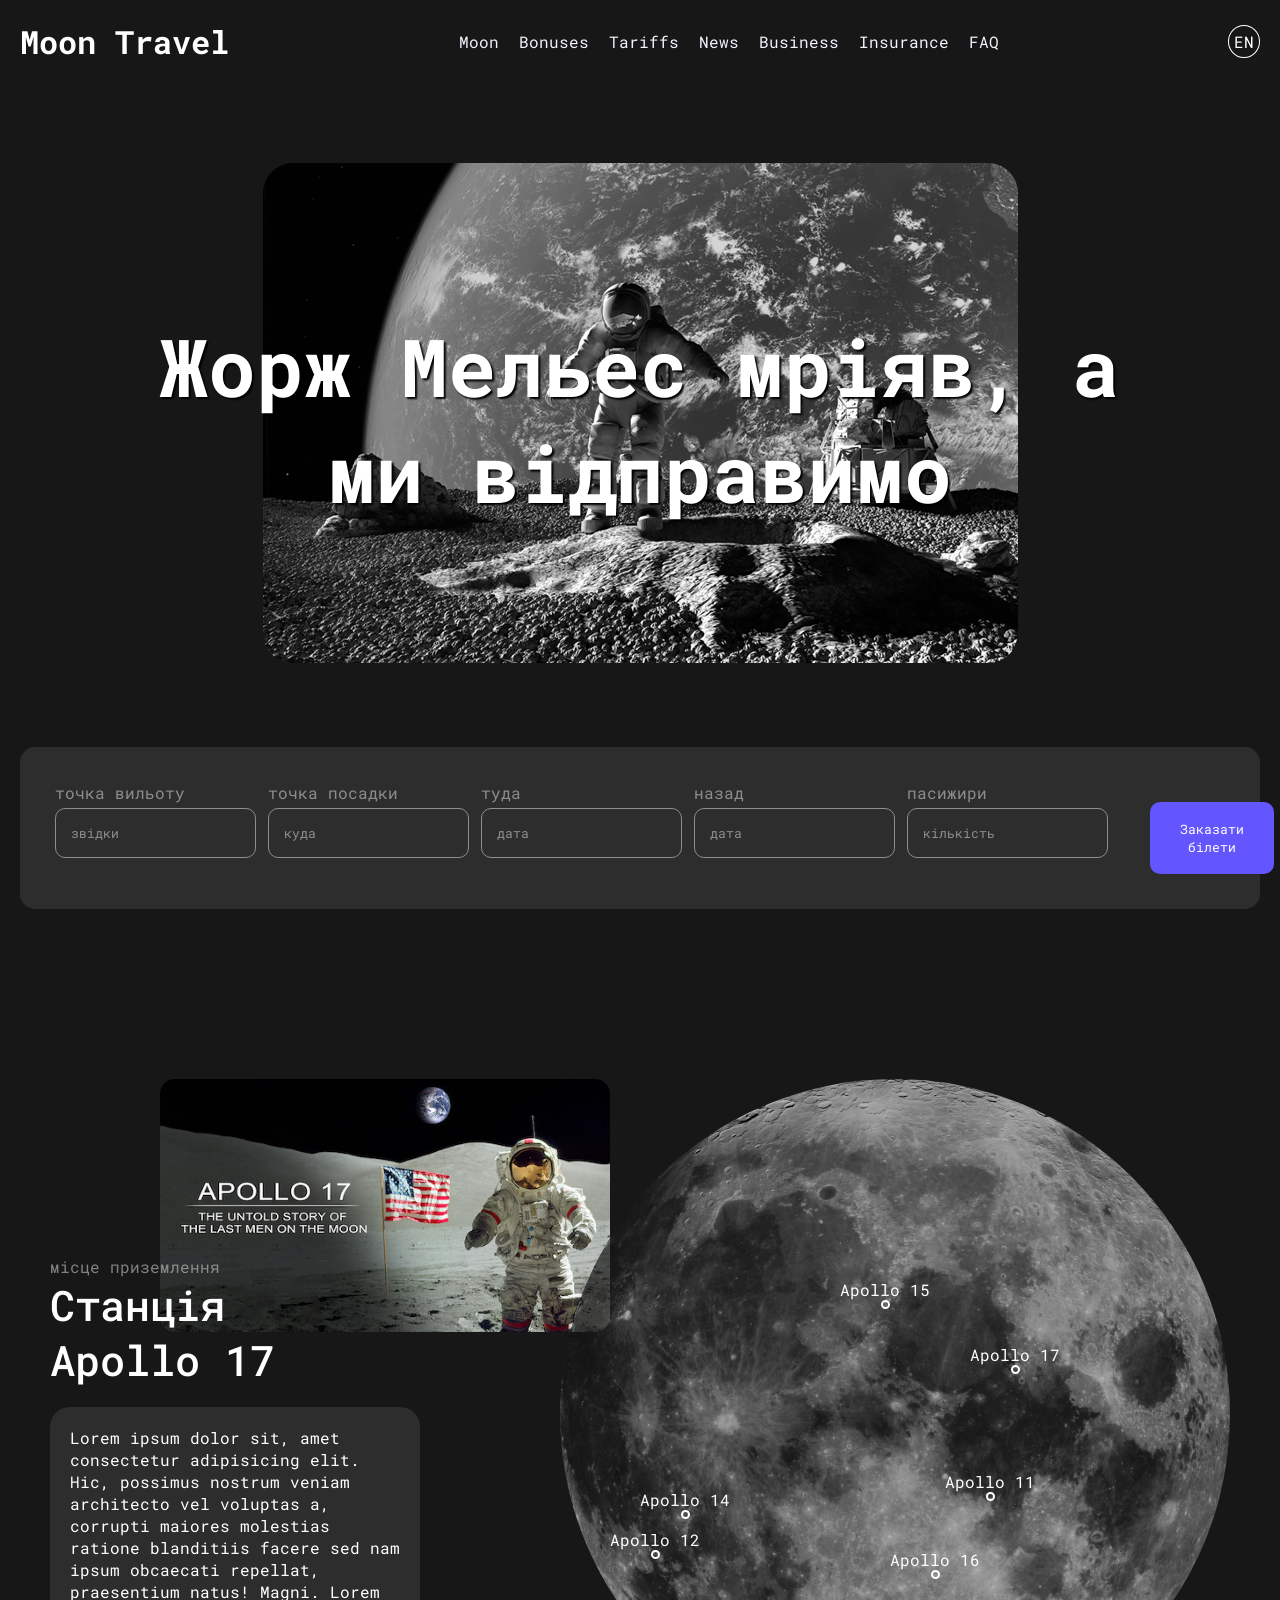
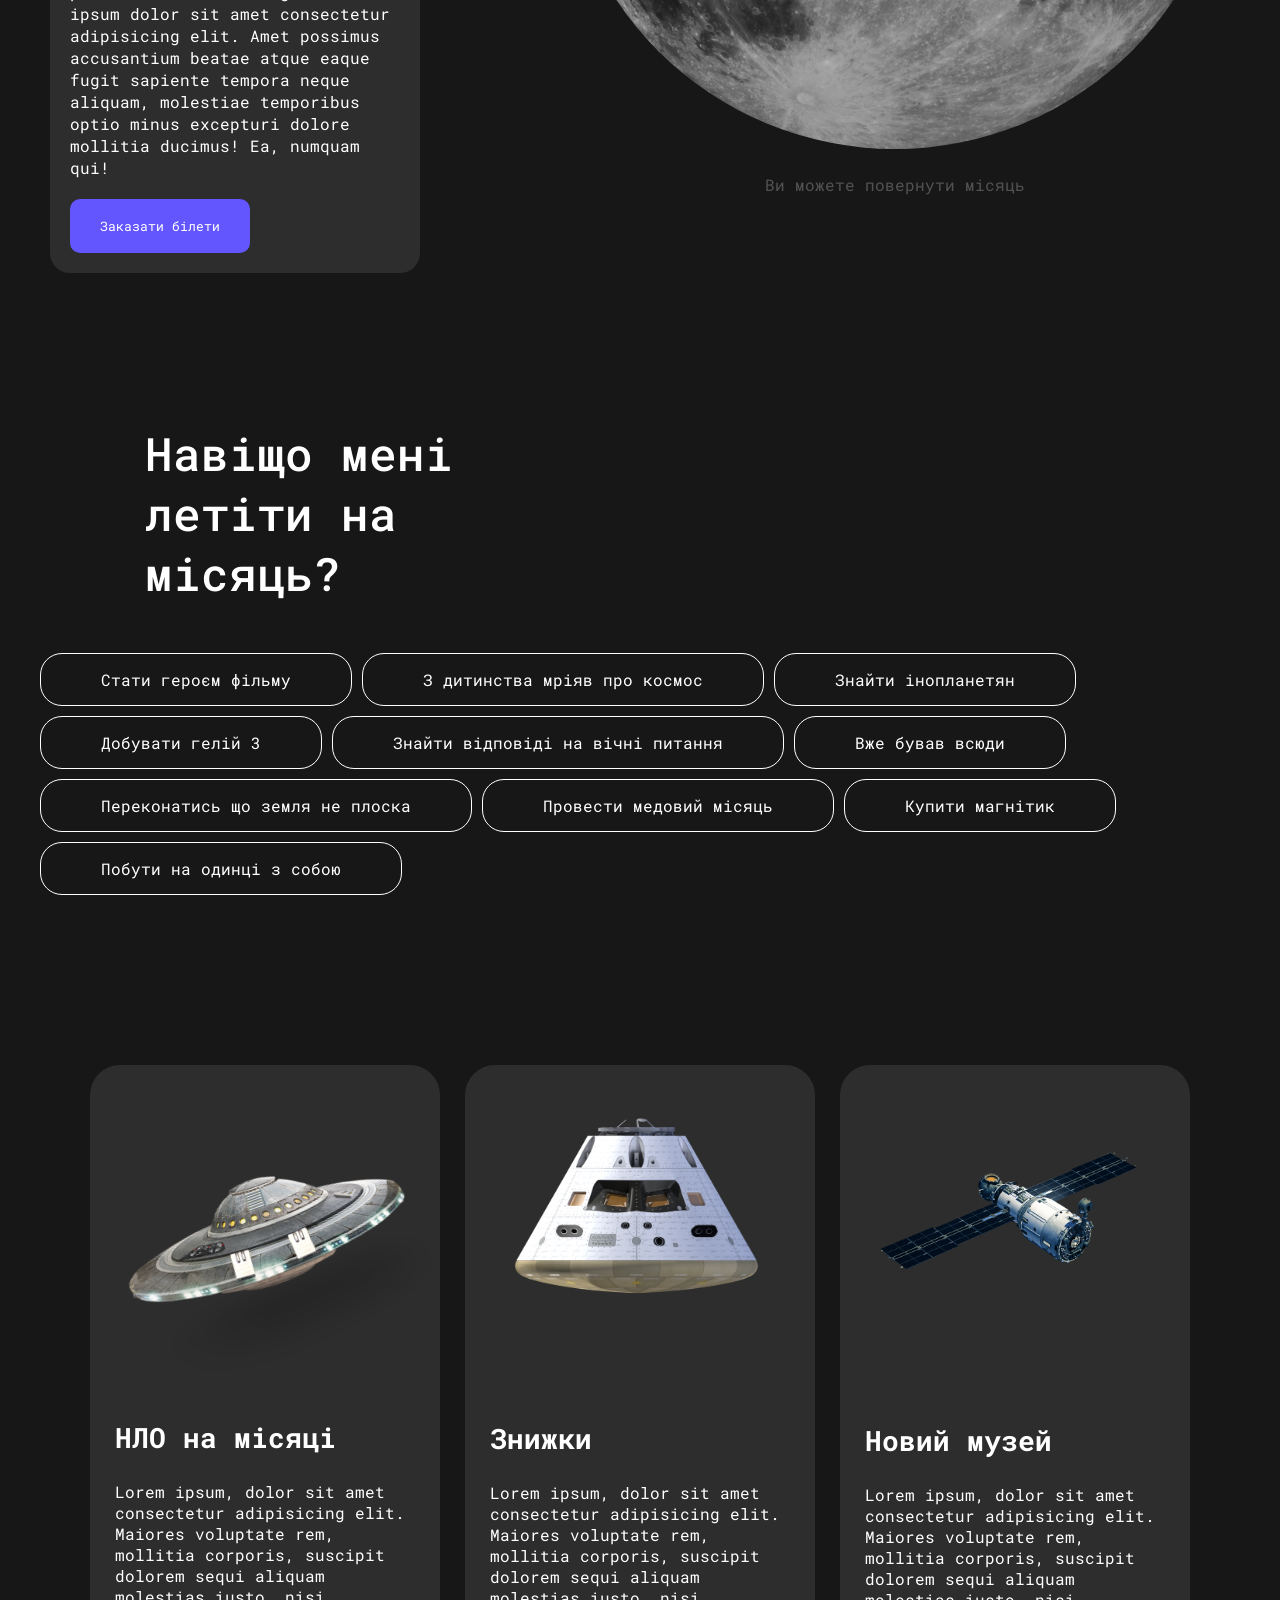
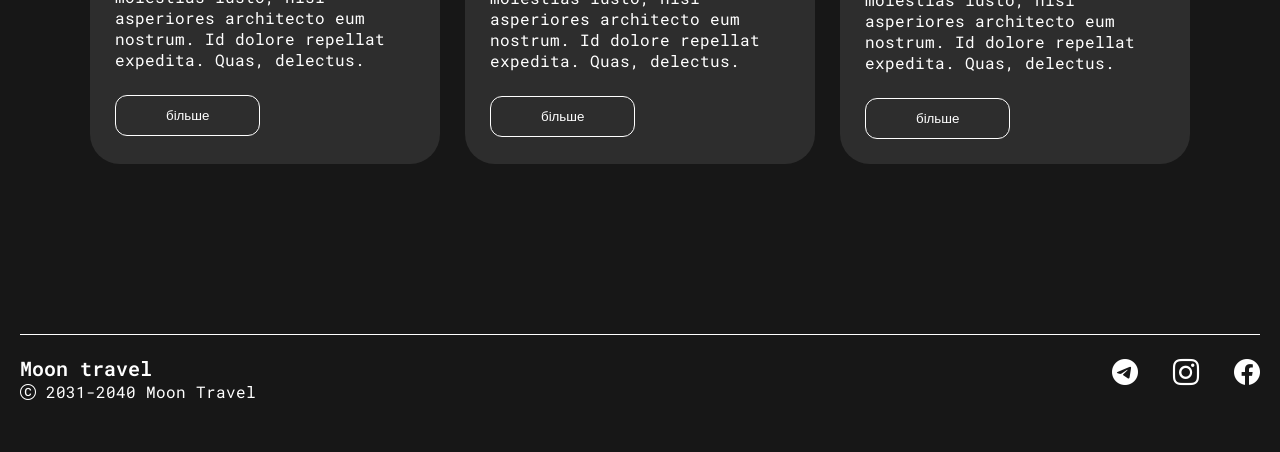
==== index.html @ 07d4b6a7 "design-space" ====
<!DOCTYPE html>
<html>

<head>
  <meta charset="UTF-8">
  <meta http-equiv="X-UA-Compatible" content="IE=edge">
  <meta name="viewport" content="width=device-width, initial-scale=1.0">
  <title>First WEB project</title>
  <link rel="stylesheet" href="./style.css">
</head>

<body class="wrapper">
  <header class="header">
    <h1 class="header-name">
      <a href="#">Moon Travel</a>
    </h1>
    <nav>
      <ul class="menu">
        <li><a href="#Moon">Moon</a></li>
        <li><a href="#">Bonuses</a></li>
        <li><a href="#">Tariffs</a></li>
        <li><a href="#News">News</a></li>
        <li><a href="#">Business</a></li>
        <li><a href="#">Insurance</a></li>
        <li><a href="#FAQ">FAQ</a></li>
      </ul>
    </nav>
    <div class="lang">
      <a href="#">EN</a>
    </div>
  </header>

  <main>

    <section class="section section-title">
      <div class="title-img-wrapper">
        <img src="./assets/head-sect.jpg" alt="Люди в космосі">
        
      </div>
      <h2 class="title-description">Жорж Мельес мріяв, а ми відправимо</h2>
    </section>

    <section class="section section-form">
      <form>
        <div class="form-wrapper">
          <div class="element-wrapper">
            <label for="point-of-departure" class="label-text">точка вильоту</label>
            <input type="text" id="point-of-departure" placeholder="звідки" class="input">
          </div>
          <div class="element-wrapper">
            <label for="point-of-departure" class="label-text">точка посадки</label>
            <input type="text" id="point-of-departure" placeholder="куда" class="input" >
          </div>
          <div class="element-wrapper">
            <label for="point-of-departure" class="label-text">туда</label>
            <input type="text" id="point-of-departure" placeholder="дата" class="input">
          </div>
          <div class="element-wrapper">
            <label for="point-of-departure" class="label-text">назад</label>
            <input type="text" id="point-of-departure" placeholder="дата" class="input">
          </div>
          <div class="element-wrapper">
            <label for="point-of-departure" class="label-text">пасижири</label>
            <input type="text" id="point-of-departure" placeholder="кількість">
          </div>
          <div class="element-wrapper">
            <button class="button button-zakaz">Заказати білети</button>
          </div>
          
        </div>
        

      </form>
    </section>

    <section class="section section-information" id="Moon">

      <div class="apollo-left-container">
        <img class="space-img" src="./assets/apolo.jpg" alt="Фото з марсу">
        <div class="apollo-wrapper">
          <div class="apollo-landingPlace">місце приземлення</div>
          <h3 class="apollo-header">Станція Apollo 17</h3>
          <div class="apollo-wrapper-description">
            <p class="apollo-description">Lorem ipsum dolor sit, amet consectetur adipisicing elit. Hic, possimus nostrum veniam architecto vel voluptas a, corrupti maiores molestias ratione blanditiis facere sed nam ipsum obcaecati repellat, praesentium natus! Magni. Lorem ipsum dolor sit amet consectetur adipisicing elit. Amet possimus accusantium beatae atque eaque fugit sapiente tempora neque aliquam, molestiae temporibus optio minus excepturi dolore mollitia ducimus! Ea, numquam qui!</p>
            <button class="apollo-button button">Заказати білети</button>
          </div>
        </div>
      </div>

      <div class="apollo-right-container">
        <div class="space-img-wrapper">
          <div class="moon-wrapper">
            <img class="moon-img" src="./assets/Full_moon.png" alt="Місяць">
          </div>
        </div>
        <div class="apollo-point-wrapper apollo-point-wrapper-11">
          <div class="apollo-point">Apollo 11</div>
          <div class="point"></div>
        </div>
        <div class="apollo-point-wrapper apollo-point-wrapper-12">
          <div class="apollo-point">Apollo 12</div>
          <div class="point"></div>
        </div>

        <div class="apollo-point-wrapper apollo-point-wrapper-14">
          <div class="apollo-point">Apollo 14</div>
          <div class="point"></div>
        </div>
        <div class="apollo-point-wrapper apollo-point-wrapper-15">
          <div class="apollo-point">Apollo 15</div>
          <div class="point"></div>
        </div>
        <div class="apollo-point-wrapper apollo-point-wrapper-16">
          <div class="apollo-point">Apollo 16</div>
          <div class="point"></div>
        </div>
        <div class="apollo-point-wrapper apollo-point-wrapper-17">
          <div class="apollo-point">Apollo 17</div>
          <div class="point"></div>
        </div>
              
        <div class="moon-description">
          Ви можете повернути місяць
        </div>
      </div>

    </section>

    <section class="section section-question">
      <h3 class="question-header"> Навіщо мені летіти на місяць?</h3>

      <div class="anwers-wrapper">
        <div class="answer">Стати героєм фільму</div>
        <div class="answer">З дитинства мріяв про космос</div>
        <div class="answer">Знайти інопланетян</div>
        <div class="answer">Добувати гелій 3</div>
        <div class="answer">Знайти відповіді на вічні питання</div>
        <div class="answer">Вже бував всюди</div>
        <div class="answer">Переконатись що земля не плоска</div>
        <div class="answer">Провести медовий місяць</div>
        <div class="answer">Купити магнітик</div>
        <div class="answer">Побути на одинці з собою</div>
      </div>
    </section>

    <section class="section section-card" id="News">
      <div class="card-wrapper">
        <img class="card-img card-img-NLO card-item" src="./assets/NLO.png" alt="НЛО на місяці">
        <h4 class="card-title card-item">НЛО на місяці</h4>
        <p class="card-description card-item">Lorem ipsum, dolor sit amet consectetur adipisicing elit. Maiores voluptate rem, mollitia corporis, suscipit dolorem sequi aliquam molestias iusto, nisi asperiores architecto eum nostrum. Id dolore repellat expedita. Quas, delectus.</p>
        <button class="card-button card-item">більше</button>
      </div>
      <div class="card-wrapper">
        <img class="card-img card-img-spaceX card-item" src="./assets/spaceX.png" alt="Знижки">
        <h4 class="card-title card-item title-discounts">Знижки</h4>
        <p class="card-description card-item">Lorem ipsum, dolor sit amet consectetur adipisicing elit. Maiores voluptate rem, mollitia corporis, suscipit dolorem sequi aliquam molestias iusto, nisi asperiores architecto eum nostrum. Id dolore repellat expedita. Quas, delectus.</p>
        <button class="card-button card-item">більше</button>
      </div>
      <div class="card-wrapper">
        <img class="card-img card-item card-img-satellite" src="./assets/satellite.png" alt="Новий музей">
        <h4 class="card-title card-item title-museum">Новий музей</h4>
        <p class="card-description card-item">Lorem ipsum, dolor sit amet consectetur adipisicing elit. Maiores voluptate rem, mollitia corporis, suscipit dolorem sequi aliquam molestias iusto, nisi asperiores architecto eum nostrum. Id dolore repellat expedita. Quas, delectus.</p>
        <button class="card-button card-item">більше</button>
      </div>
    </section>

  </main>
  
  <footer class="footer">
    <div class="name-travel-wrapper">
      <div class="name">Moon travel</div>
      <div class="travel-duration">
        <i class="bi bi-c-circle"></i>
        <span>2031-2040 Moon Travel</span>
      </div>
    </div>

    <div class="footer-wrapper-social" id="FAQ">
      <div class="social-item">
        <i class="bi bi-telegram"></i>
      </div>
      <div class="social-item">
        <i class="bi bi-instagram"></i>
      </div>
      <div class="social-item">
        <i class="bi bi-facebook"></i>
      </div>
    </div>

  </footer>
</body>

</html>
---- style.css ----
@import url(https://fonts.googleapis.com/css?family=Roboto+Mono:100,200,300,regular,500,600,700,100italic,200italic,300italic,italic,500italic,600italic,700italic);
@import url("https://cdn.jsdelivr.net/npm/bootstrap-icons@1.9.1/font/bootstrap-icons.css");


*{
  padding: 0;
  margin: 0;
  box-sizing: border-box;
}

html,
body {
  font-family: Roboto Mono, sans-serif;
  background-color: #171717;
  margin: 20px 20px 20px 20px;
}

.wrapper{
  max-width: 1440px;
  margin: 0 auto;
}

.header {
  color: white;
  display: flex;
  justify-content: space-between;
  align-items: center;
  margin-bottom: 100px;
}

.header .logo img {
  width: 50px;
  height: 50px;
}


.header .lang a {
  color: #ffffff;
  border: 1px solid white;
  border-radius: 50%;
  text-align: center;
  text-decoration: none;
  padding: 5px;
}

.menu {
  display: flex;
  justify-content: center;
}

.menu li {
  margin: auto 10px;
  list-style-type: none;
}

.menu li a {
  color: #f2f2ff;
  text-decoration: none;
  position: relative;
}

.main-ctn {
  height: 500px;
  color: #ffffff;
  text-align: center;
  background: url('./assets/wifi-moon.webp');
  background-size: cover;
  display: flex;
  justify-content: center;
  align-items: center;
  margin-top: 40px;
  margin-bottom: 40px;
}
/*  */

.header-name a{
  text-decoration: none;
  color: #ffffff;
}

/* ////////////////////// */
.section{
  margin-bottom: 170px;
}

.section-title{
  display: flex;
  justify-content: center;
  -webkit-filter: grayscale(100%); 
  filter: grayscale(100%);
  margin-bottom: 80px;
}

.title-img-wrapper img{
  border-radius: 30px;
}


.title-description{
  text-align: center;
  font-size: 80px;
  text-shadow: 2px 2px 2px #000000;
  width: 1000px;
  color: #ffffff;
  position: absolute;
  top: 150px;
}







/*  */
.form-wrapper{
  display: flex;
  background: #2d2d2d;
  padding: 35px;
  gap: 12px;
  margin: 50px auto;
  border-radius: 15px;
  justify-content: space-around;
}

.all-elements-wrapper{
  padding: 50px;
}

.input{
  color: #ffffff;
  outline: none;
}


.element-wrapper{
  display: flex;
  flex-direction: column;
}

.button{
  margin-left: 30px;
  display: flex;
  background: #6456ff;
  color: #ffffff;
  padding: 18px 30px;
  margin-top: 20px;
  border-radius: 10px;
  border: none;
  cursor: pointer;
  text-align: center;
  font-family: Roboto Mono, sans-serif;
}

.apollo-button {
  margin-left: 0;
}

#point-of-departure{
  background: #2d2d2d;
  border: 1px solid rgb(141, 141, 141);
  padding: 15px;
  font-family: Roboto Mono, sans-serif;
  border-radius: 10px;
}

#point-of-departure::placeholder{
  color: rgb(141, 141, 141);  
  font-family: Roboto Mono, sans-serif;

}

.label-text{
  color: rgb(141, 141, 141);
  margin-bottom: 5px;
}


/* /////////////////// */



.section-information{
  display: flex;
  justify-content: space-around;
  margin-bottom: 50px;
}



.space-img{
  border-radius: 15px;
  width: 450px;
  position: relative;
  left: 110px;
}

.apollo-wrapper{
  position: relative;
  bottom: 80px;
}

.apollo-landingPlace{
  color: #d8d8d8;
  opacity: 0.55;
  font-size: 16px;
}


.apollo-header{
  font-size: 42px;
  width: 240px;
  color: #ffffff;
  margin-bottom: 20px;
  font-weight: 500;
}


.apollo-wrapper-description{
  width: 370px;
  background: #2d2d2d;
  padding: 20px;
  border-radius: 20px;
  color: #ffffff;
}

.apollo-description{
  line-height: 22px;
}


.space-img-wrapper{
  overflow: hidden;
  text-align: center;
  width: 670px;
  height: 670px;
  border-radius: 50%;
  box-shadow: 0 15px 15px  -15px rgb(255, 255, 255) ,
}

.moon-img{
  width: 700px;
  position: relative;
  border-radius: 50%;
  right: 15px;
  bottom: 20px;
  opacity: 0.7;
  -webkit-filter: grayscale(100%); 
  filter: grayscale(100%);
}

.apollo-right-container{
  position: relative;
  text-align: center;
}


/* apollo points */
.apollo-point-wrapper{
  position: absolute;
  top: 300px;
  left: 300px;
  display: flex;
  flex-direction: column;
  align-items: center;
  cursor: pointer;
}

.apollo-point-wrapper-11{
  top: 392px;
  left: 385px;
}
.apollo-point-wrapper-12{
  top: 450px;
  left: 50px;
}

.apollo-point-wrapper-14{
  top: 410px;
  left: 80px;
}
.apollo-point-wrapper-15{
  top: 200px;
  left: 280px;
}
.apollo-point-wrapper-16{
  top: 470px;
  left: 330px;
}
.apollo-point-wrapper-17{
  top: 265px;
  left: 410px;
}

.apollo-point{
  color: #ffffff;  
}

.point{
  width: 9px;
  height: 9px;
  border-radius: 50%;
  border: 2px solid white;
  position: static;

}

.apollo-point-wrapper:hover .point{
  background: #6456ff;
  width: 12px;
  height: 13px;
  border: 3px solid white;
  transition: all 0.3s;
}

.apollo-point-wrapper:hover .apollo-point{
  font-size: 18px;
  transition: all 0.3s;
}


.moon-description{
  margin-top: 25px;
  color: #ffffff;
  opacity: 0.25;
}

/* /////////////// */



/* section-question */

.section-question{
  color: #ffffff;
  font-weight: 400;
  display: flex;
  flex-direction: column;
  gap: 50px;
  align-items: center;
  margin-top: 70px;
}

.question-header{
  font-size: 46px;
  font-weight: 500;
  width: 600px;
  padding-left: 125px;
  margin-right: auto;
  font-weight: 500;

}


.anwers-wrapper{
  display: flex;
  flex-wrap: wrap;
  gap: 10px;
  width: 1200px;

}

.answer{
  color: #ffffff;
  padding: 15px 60px;
  border: 1px solid white;
  border-radius: 22px;
  cursor: pointer;
}

.answer:hover{
  background: #6456ff;
  transition: all 0.4s;
}
/* //////////////////// */


/* section-card */
.section-card{
  display: flex;
  gap: 25px;
  justify-content: center;
  color: #ffffff;
}

.card-wrapper{
  padding: 25px;
  border-radius: 30px;
  background: #2d2d2d;
  cursor: pointer;
}

.card-item:not(:last-child){
  margin-bottom: 25px;
}

.card-title{
  font-size: 28px;
}

.card-description{
  width: 300px;
}

.card-img{
  width: 300px;
  text-align: center;
}

.card-img-NLO{
  transform: rotate(340deg);
}

.card-img-satellite{
  padding-top: 25px;
}

.title-discounts{
  margin-top: 65px;
}

.title-museum{
  margin-top: 80px;
}

.card-button{
  color: #ffffff;
  background-color: #2d2d2d;
  padding: 12px 50px;
  border-radius: 12px;
  border: 1px solid #ffffff;
}

.card-wrapper:hover{
  background: #6456ff;
  position: relative;
  bottom: 8px;
}

.card-wrapper:hover .card-button{
  background: #ffffff;
  color: #6456ff;
  position: relative;
  bottom: 8px;
}

/* /////////////// */

/* footer */

.footer{
  color: #ffffff;
  margin-top: 100px;
  padding-top: 20px;
  padding-bottom: 30px;
  border-top: 1px solid white;
  display: flex;
  justify-content: space-between;
}

.footer-wrapper-social{
  display: flex;
  gap: 35px;
}

.social-item{
  cursor: pointer;
  font-size: 26px
}

.name{
  font-weight: 600;
  font-size: 20px;
}
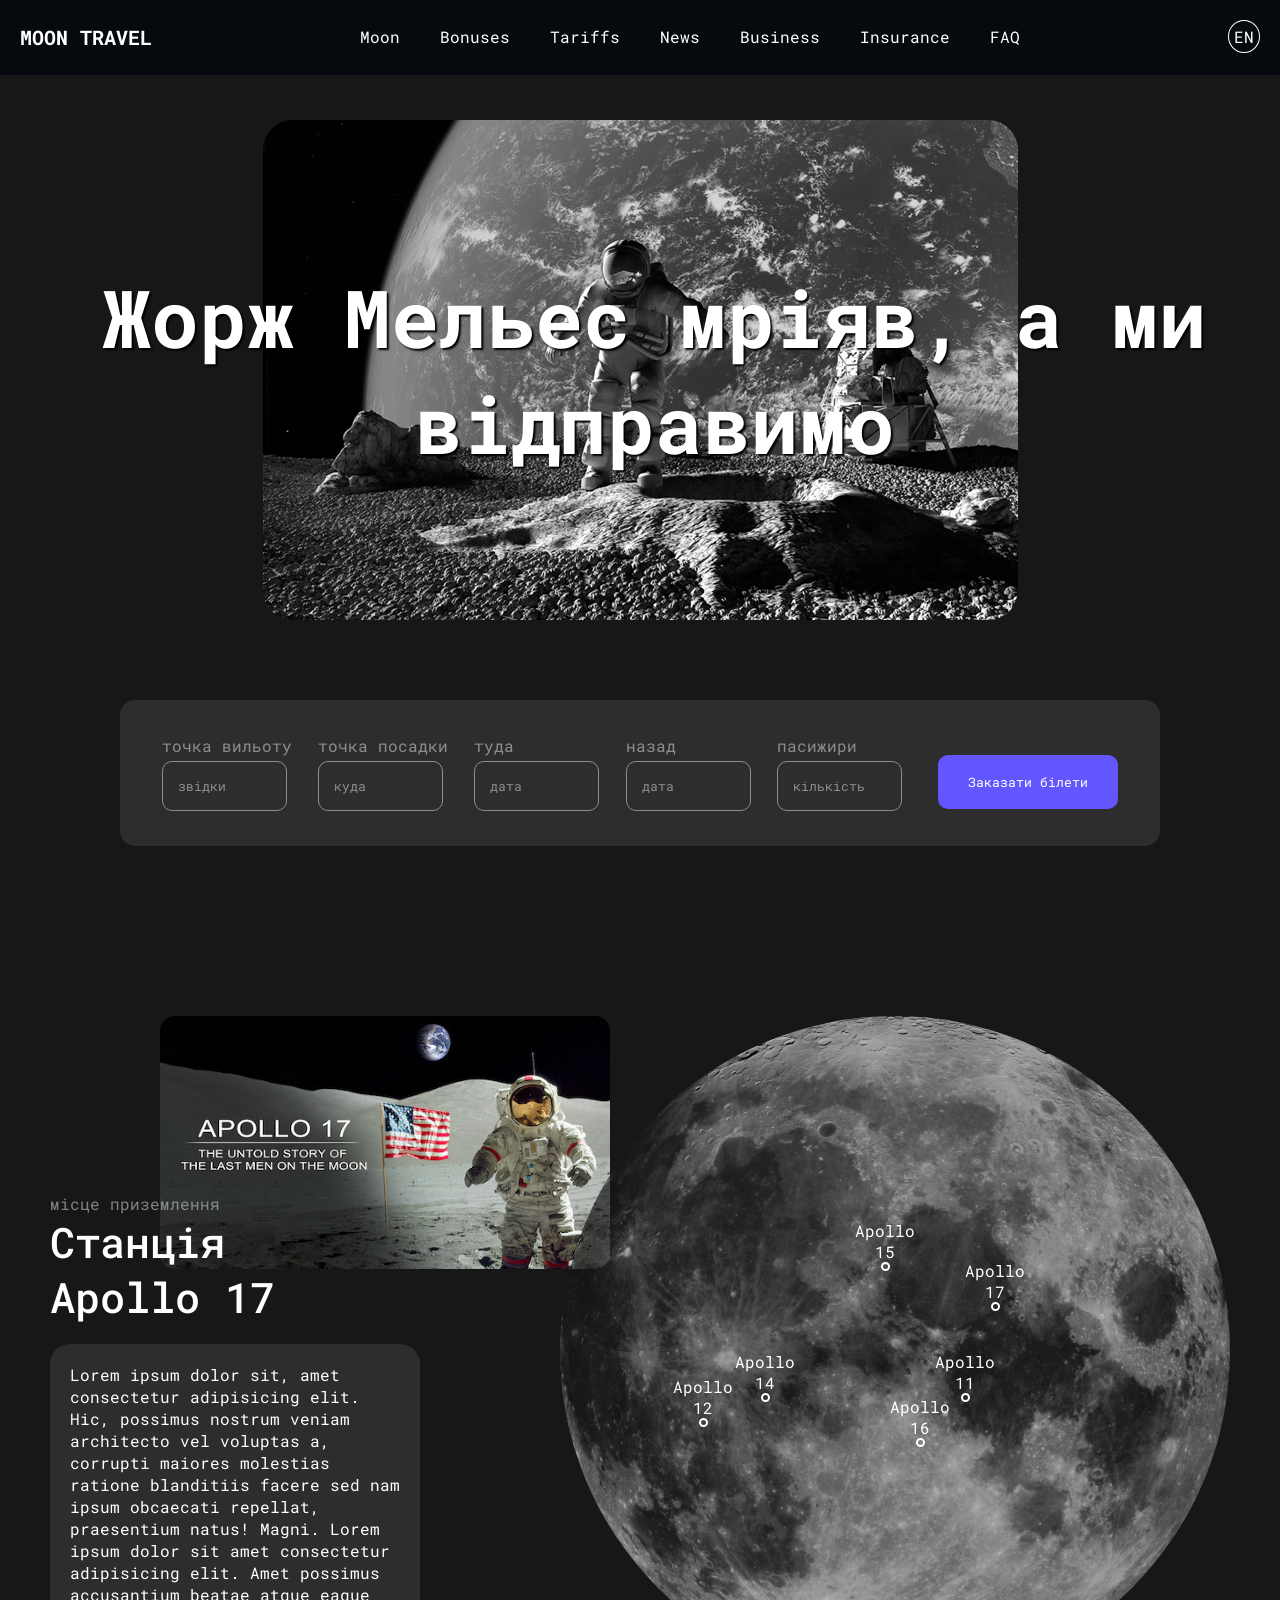
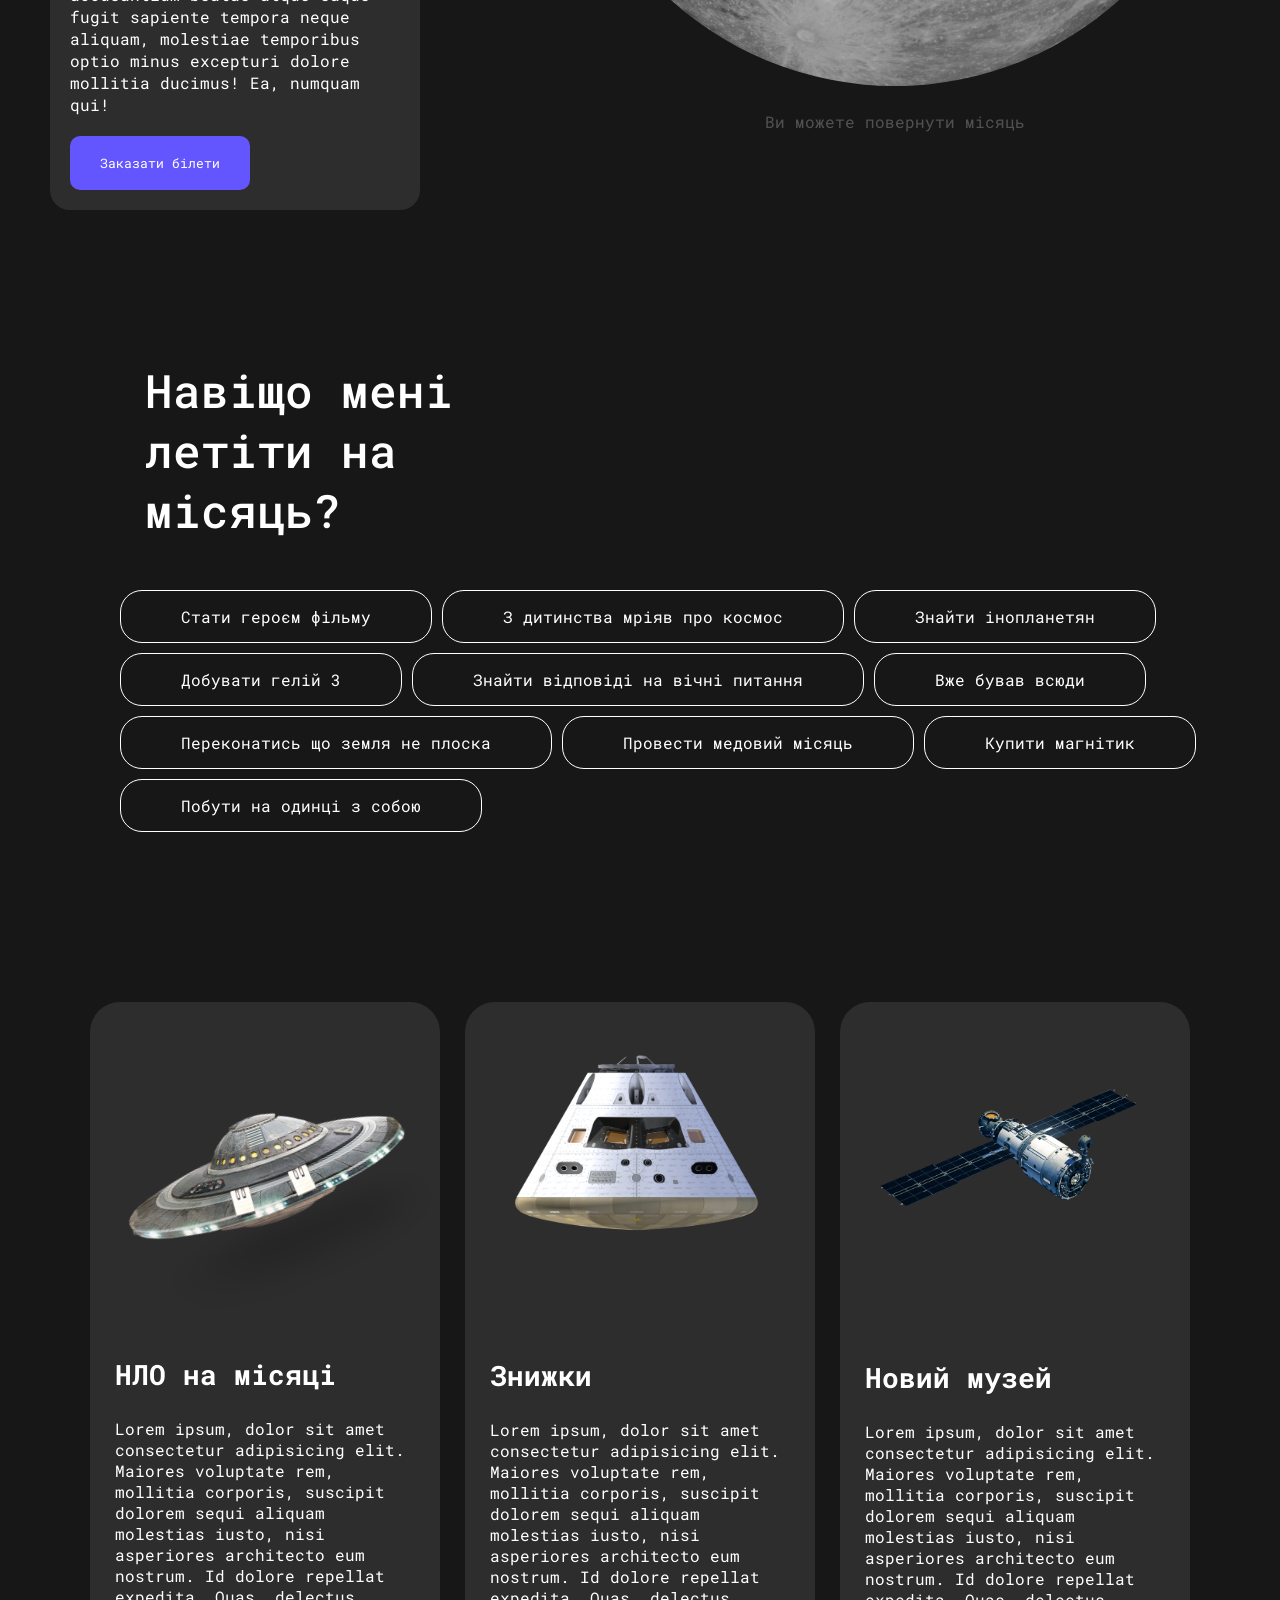
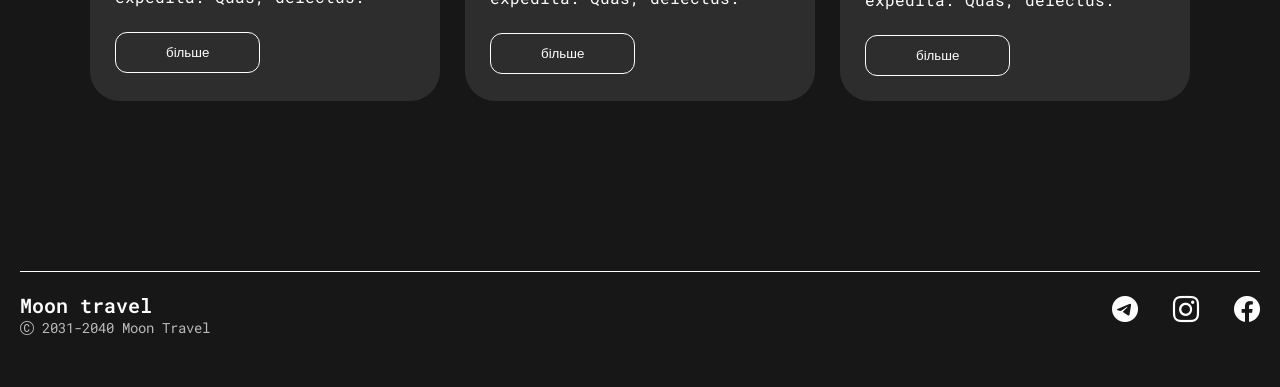
==== commit 3faa9252: "adaptive" ====
--- a/index.html
+++ b/index.html
@@ -11,23 +11,34 @@
 
 <body class="wrapper">
   <header class="header">
-    <h1 class="header-name">
-      <a href="#">Moon Travel</a>
-    </h1>
-    <nav>
-      <ul class="menu">
-        <li><a href="#Moon">Moon</a></li>
-        <li><a href="#">Bonuses</a></li>
-        <li><a href="#">Tariffs</a></li>
-        <li><a href="#News">News</a></li>
-        <li><a href="#">Business</a></li>
-        <li><a href="#">Insurance</a></li>
-        <li><a href="#FAQ">FAQ</a></li>
-      </ul>
+    <nav class="navbar">
+      <div class="container">
+        <div class="navbar__wrap">
+          <div class="hamb">
+            <div class="hamb__field" id="hamb">
+              <span class="bar"></span> 
+              <span class="bar"></span>
+              <span class="bar"></span>
+            </div>
+          </div>
+          <a href="#" class="logo" id="Moon">Moon Travel</a>
+          <ul class="menu" id="menu">
+            <li><a href="#Moon">Moon</a></li>
+            <li><a href="#">Bonuses</a></li>
+            <li><a href="#">Tariffs</a></li>
+            <li><a href="#News">News</a></li>
+            <li><a href="#">Business</a></li>
+            <li><a href="#">Insurance</a></li>
+            <li><a href="#FAQ">FAQ</a></li>
+          </ul>
+          <div class="lang">
+            <a href="#">EN</a>
+          </div>
+        </div>
+      </div>
     </nav>
-    <div class="lang">
-      <a href="#">EN</a>
-    </div>
+    <div class="popup" id="popup"></div>
+
   </header>
 
   <main>
@@ -35,9 +46,8 @@
     <section class="section section-title">
       <div class="title-img-wrapper">
         <img src="./assets/head-sect.jpg" alt="Люди в космосі">
-        
-      </div>
-      <h2 class="title-description">Жорж Мельес мріяв, а ми відправимо</h2>
+        <h2>Жорж Мельес мріяв, а ми відправимо</h2> 
+      </div>
     </section>
 
     <section class="section section-form">
@@ -61,7 +71,7 @@
           </div>
           <div class="element-wrapper">
             <label for="point-of-departure" class="label-text">пасижири</label>
-            <input type="text" id="point-of-departure" placeholder="кількість">
+            <input type="text" id="point-of-departure" placeholder="кількість" class="input">
           </div>
           <div class="element-wrapper">
             <button class="button button-zakaz">Заказати білети</button>
@@ -91,33 +101,37 @@
         <div class="space-img-wrapper">
           <div class="moon-wrapper">
             <img class="moon-img" src="./assets/Full_moon.png" alt="Місяць">
-          </div>
-        </div>
-        <div class="apollo-point-wrapper apollo-point-wrapper-11">
-          <div class="apollo-point">Apollo 11</div>
-          <div class="point"></div>
-        </div>
-        <div class="apollo-point-wrapper apollo-point-wrapper-12">
-          <div class="apollo-point">Apollo 12</div>
-          <div class="point"></div>
-        </div>
-
-        <div class="apollo-point-wrapper apollo-point-wrapper-14">
-          <div class="apollo-point">Apollo 14</div>
-          <div class="point"></div>
-        </div>
-        <div class="apollo-point-wrapper apollo-point-wrapper-15">
-          <div class="apollo-point">Apollo 15</div>
-          <div class="point"></div>
-        </div>
-        <div class="apollo-point-wrapper apollo-point-wrapper-16">
-          <div class="apollo-point">Apollo 16</div>
-          <div class="point"></div>
-        </div>
-        <div class="apollo-point-wrapper apollo-point-wrapper-17">
-          <div class="apollo-point">Apollo 17</div>
-          <div class="point"></div>
-        </div>
+            <div class="test-wrapper">
+              <div class="apollo-point-wrapper apollo-point-wrapper-11">
+                <div class="apollo-point">Apollo 11</div>
+                <div class="point"></div>
+              </div>
+              <div class="apollo-point-wrapper apollo-point-wrapper-12">
+                <div class="apollo-point">Apollo 12</div>
+                <div class="point"></div>
+              </div>
+      
+              <div class="apollo-point-wrapper apollo-point-wrapper-14">
+                <div class="apollo-point">Apollo 14</div>
+                <div class="point"></div>
+              </div>
+              <div class="apollo-point-wrapper apollo-point-wrapper-15">
+                <div class="apollo-point">Apollo 15</div>
+                <div class="point"></div>
+              </div>
+              <div class="apollo-point-wrapper apollo-point-wrapper-16">
+                <div class="apollo-point">Apollo 16</div>
+                <div class="point"></div>
+              </div>
+              <div class="apollo-point-wrapper apollo-point-wrapper-17">
+                <div class="apollo-point">Apollo 17</div>
+                <div class="point"></div>
+              </div>
+            </div>
+            
+          </div>
+        </div>
+
               
         <div class="moon-description">
           Ви можете повернути місяць
@@ -188,6 +202,8 @@
     </div>
 
   </footer>
+
+<script src="./index.js"></script>
 </body>
 
 </html>
--- a/style.css
+++ b/style.css
@@ -1,5 +1,9 @@
 @import url(https://fonts.googleapis.com/css?family=Roboto+Mono:100,200,300,regular,500,600,700,100italic,200italic,300italic,italic,500italic,600italic,700italic);
 @import url("https://cdn.jsdelivr.net/npm/bootstrap-icons@1.9.1/font/bootstrap-icons.css");
+
+
+
+
 
 
 *{
@@ -13,7 +17,12 @@
   font-family: Roboto Mono, sans-serif;
   background-color: #171717;
   margin: 20px 20px 20px 20px;
-}
+
+}
+
+
+
+
 
 .wrapper{
   max-width: 1440px;
@@ -21,17 +30,15 @@
 }
 
 .header {
+  
   color: white;
   display: flex;
   justify-content: space-between;
   align-items: center;
   margin-bottom: 100px;
-}
-
-.header .logo img {
-  width: 50px;
-  height: 50px;
-}
+  z-index: 2;
+}
+
 
 
 .header .lang a {
@@ -43,35 +50,71 @@
   padding: 5px;
 }
 
-.menu {
-  display: flex;
-  justify-content: center;
-}
-
-.menu li {
-  margin: auto 10px;
-  list-style-type: none;
-}
-
-.menu li a {
-  color: #f2f2ff;
+.header .lang{
+  display: flex;
+  align-items: center;
+  gap: 15px;
+}
+/*  */
+
+
+.navbar {
+  position: fixed;
+  left: 0;
+  top: 0;
+  width: 100%;
+  height: 75px;
+  background: rgb(6, 10, 14);
+  z-index: 2;
+  padding: 20px;
+}
+
+.navbar__wrap {
+  display: flex;
+  justify-content: space-between;
+  height: 100%;
+  
+}
+
+.hamb {
+  display: none;
+}
+
+.popup {
+  display: none;
+}
+
+.logo {
   text-decoration: none;
-  position: relative;
-}
-
-.main-ctn {
-  height: 500px;
-  color: #ffffff;
-  text-align: center;
-  background: url('./assets/wifi-moon.webp');
-  background-size: cover;
-  display: flex;
-  justify-content: center;
+  color: #fff;
+  font-size: 20px;
+  font-weight: bold;
+  text-transform: uppercase;
+  display: flex;
   align-items: center;
-  margin-top: 40px;
-  margin-bottom: 40px;
-}
-/*  */
+}
+
+.menu > li > a {
+  text-decoration: none;
+}
+
+.navbar__wrap .menu {
+  display: flex;
+}
+
+.navbar__wrap .menu > li {
+  display: flex;
+  align-items: stretch;
+}
+
+.navbar__wrap .menu > li > a {
+  display: flex;
+  align-items: center;
+  padding: 0 20px;
+  color: rgba(255, 255, 255);
+}
+
+
 
 .header-name a{
   text-decoration: none;
@@ -91,24 +134,26 @@
   margin-bottom: 80px;
 }
 
+.title-img-wrapper{
+  display: flex;
+  align-items: center;
+}
+
 .title-img-wrapper img{
   border-radius: 30px;
-}
-
-
-.title-description{
+  text-align: center;
+  
+}
+
+.title-img-wrapper h2{
   text-align: center;
   font-size: 80px;
   text-shadow: 2px 2px 2px #000000;
-  width: 1000px;
   color: #ffffff;
   position: absolute;
-  top: 150px;
-}
-
-
-
-
+  left: 30px;
+
+}
 
 
 
@@ -118,9 +163,11 @@
   background: #2d2d2d;
   padding: 35px;
   gap: 12px;
-  margin: 50px auto;
+  margin: 50px 100px;
   border-radius: 15px;
   justify-content: space-around;
+  flex-wrap: wrap;
+  min-width: 200px;
 }
 
 .all-elements-wrapper{
@@ -130,6 +177,7 @@
 .input{
   color: #ffffff;
   outline: none;
+  width: 125px;
 }
 
 
@@ -139,7 +187,7 @@
 }
 
 .button{
-  margin-left: 30px;
+  margin-left: 10px;
   display: flex;
   background: #6456ff;
   color: #ffffff;
@@ -231,6 +279,7 @@
 
 .space-img-wrapper{
   overflow: hidden;
+  position: relative;
   text-align: center;
   width: 670px;
   height: 670px;
@@ -250,46 +299,65 @@
 }
 
 .apollo-right-container{
+  display: flex;
+  flex-direction: column;
   position: relative;
   text-align: center;
+  align-items: center;
 }
 
 
 /* apollo points */
 .apollo-point-wrapper{
-  position: absolute;
-  top: 300px;
-  left: 300px;
+  position: relative;
   display: flex;
   flex-direction: column;
   align-items: center;
   cursor: pointer;
 }
 
+.test-wrapper{
+  width: 40px;
+  height: 40px;
+  position: absolute;
+  top: 50%;
+  left:50%;
+  transform:translate(-50%, -50%);
+}
+
 .apollo-point-wrapper-11{
-  top: 392px;
-  left: 385px;
+  position: absolute;
+  top: 20px;
+  left: 60px;
 }
 .apollo-point-wrapper-12{
-  top: 450px;
-  left: 50px;
+  position: absolute;
+  top: 45px;
+  right: 182px;
 }
 
 .apollo-point-wrapper-14{
-  top: 410px;
-  left: 80px;
+  position: absolute;
+  top: 20px;
+  right: 120px;
 }
 .apollo-point-wrapper-15{
-  top: 200px;
-  left: 280px;
+  position: absolute;
+  bottom: 100px;
+  right: 0;
+
 }
 .apollo-point-wrapper-16{
-  top: 470px;
-  left: 330px;
+  position: absolute;
+  top: 65px;
+  left: 15px;
+  
 }
 .apollo-point-wrapper-17{
-  top: 265px;
-  left: 410px;
+  position: absolute;
+  bottom: 60px;
+  left: 90px;
+  
 }
 
 .apollo-point{
@@ -356,7 +424,7 @@
   display: flex;
   flex-wrap: wrap;
   gap: 10px;
-  width: 1200px;
+  margin-left: 100px;
 
 }
 
@@ -378,6 +446,7 @@
 /* section-card */
 .section-card{
   display: flex;
+  flex-wrap: wrap;
   gap: 25px;
   justify-content: center;
   color: #ffffff;
@@ -473,3 +542,260 @@
   font-size: 20px;
 }
 
+.travel-duration{
+  opacity: 0.7;
+  font-size: 14px;
+}
+
+
+@media screen and (max-width: 1260px) {
+  /* section-information  */
+
+    .section-information{
+      display: block;
+    }
+
+    /*  left container  */
+    .apollo-left-container{
+      display: flex;
+      flex-direction: column;
+      align-items: center;
+    }
+
+    .space-img{
+      position: relative;
+      left: auto;
+      width: 600px;
+    }
+
+    /* /////////////// */
+
+  /*  */
+
+}
+
+
+
+@media screen and (max-width: 992px) {
+
+  .navbar__wrap .menu {
+    display: none;
+  }
+
+  .hamb {
+    display: flex;
+    align-items: center;
+  }
+
+  .hamb__field {
+    padding: 10px 20px;
+    cursor: pointer;
+  }
+
+  .bar {
+    display: block;
+    width: 30px;
+    height: 3px;
+    margin: 6px auto;
+    background-color: #fff;
+    transition: 0.2s;
+  }
+
+  .popup {
+    position: fixed;
+    top: 75px;
+    left: -100%;
+    width: 100%;
+    height: 100%;
+    background-color: rgb(10, 9, 9);
+    z-index: 100;
+    display: flex;
+    transition: 0.3s;
+    opacity: 1;
+  }
+
+  .popup.open {
+    left: 0;
+
+  }
+
+  .popup .menu {
+    width: 100%;
+    height: 100%;
+    display: flex;
+    flex-direction: column;
+    align-items: center;
+    justify-content: start;
+    padding: 50px 0;
+    overflow: auto;
+  }
+
+  .popup .menu > li {
+    width: 100%;
+  }
+
+  .popup .menu > li > a {
+    width: 100%;
+    display: flex;
+    justify-content: center;
+    padding: 20px 0;
+    font-size: 20px;
+    font-weight: bold;
+    color: white;
+  }
+
+  .popup .menu > li > a:hover {
+    background-color: rgba(122, 82, 179, 0.1);
+  }
+
+  .hamb__field.active .bar:nth-child(2) {
+    opacity: 0;
+  }
+
+  .hamb__field.active .bar:nth-child(1) {
+    transform: translateY(8px) rotate(45deg);
+  }
+
+  .hamb__field.active .bar:nth-child(3) {
+    transform: translateY(-8px) rotate(-45deg);
+  }
+
+  body.noscroll {
+    overflow: hidden;
+  }
+
+
+
+
+  /*  */
+  .section-title .title-img-wrapper img{
+    width: 600px;
+    text-align: center;
+  }
+
+  .title-img-wrapper h2{
+    font-size: 28px;
+    position: absolute;
+    left: auto;
+  }
+  /* //////////////////// */
+
+  /* form */
+  .form-wrapper{
+    margin: 50px 50px;
+  }
+  /* ////////////// */
+
+  /* section-information  */
+
+  /*  */
+
+
+}
+
+
+
+
+@media screen and (max-width: 768px) {
+  /*  */
+  .section-title .title-img-wrapper img{
+    width: 500px;
+    text-align: center;
+  }
+
+  .title-img-wrapper h2{
+    font-size: 24px;
+    position: absolute;
+    left: auto;
+  }
+  /* ////////////////////// */
+
+  /* form */
+  .form-wrapper{
+    margin: 50px 25px;
+  }
+  /* ////////////// */
+
+
+  /* section-information  */
+
+    /*  left container  */
+
+    .space-img{
+      position: relative;
+      left: auto;
+      width: 450px;
+    }
+
+    /* /////////////// */
+
+  /*  */
+  /* section-question */
+  
+  .question-header{
+    padding-left: 20px;
+    width: 500px;
+    margin-left: auto;
+  }
+
+  .anwers-wrapper{
+    justify-content: center;
+    margin-left: 20px;
+  
+  }
+
+
+
+
+}
+
+@media screen and (max-width: 650px) {
+  /*  */
+  .section-title .title-img-wrapper img{
+    width: 400px;
+    text-align: center;
+  }
+
+  .title-img-wrapper h2{
+    font-size: 20px;
+    position: absolute;
+    left: auto;
+  }
+
+  /* ////////////////////// */
+  
+  /* form */
+  .form-wrapper{
+    margin: 50px 0;
+  }
+  /* ////////////// */
+
+
+  /* section-information  */
+
+      /*  left container  */
+
+  .apollo-wrapper-description{
+    width: 300px;
+  }
+
+      /* /////////////// */
+
+  /*  */
+
+  
+
+}
+
+
+
+
+
+
+
+
+
+
+@media screen and (max-width: 390px) {
+
+}
